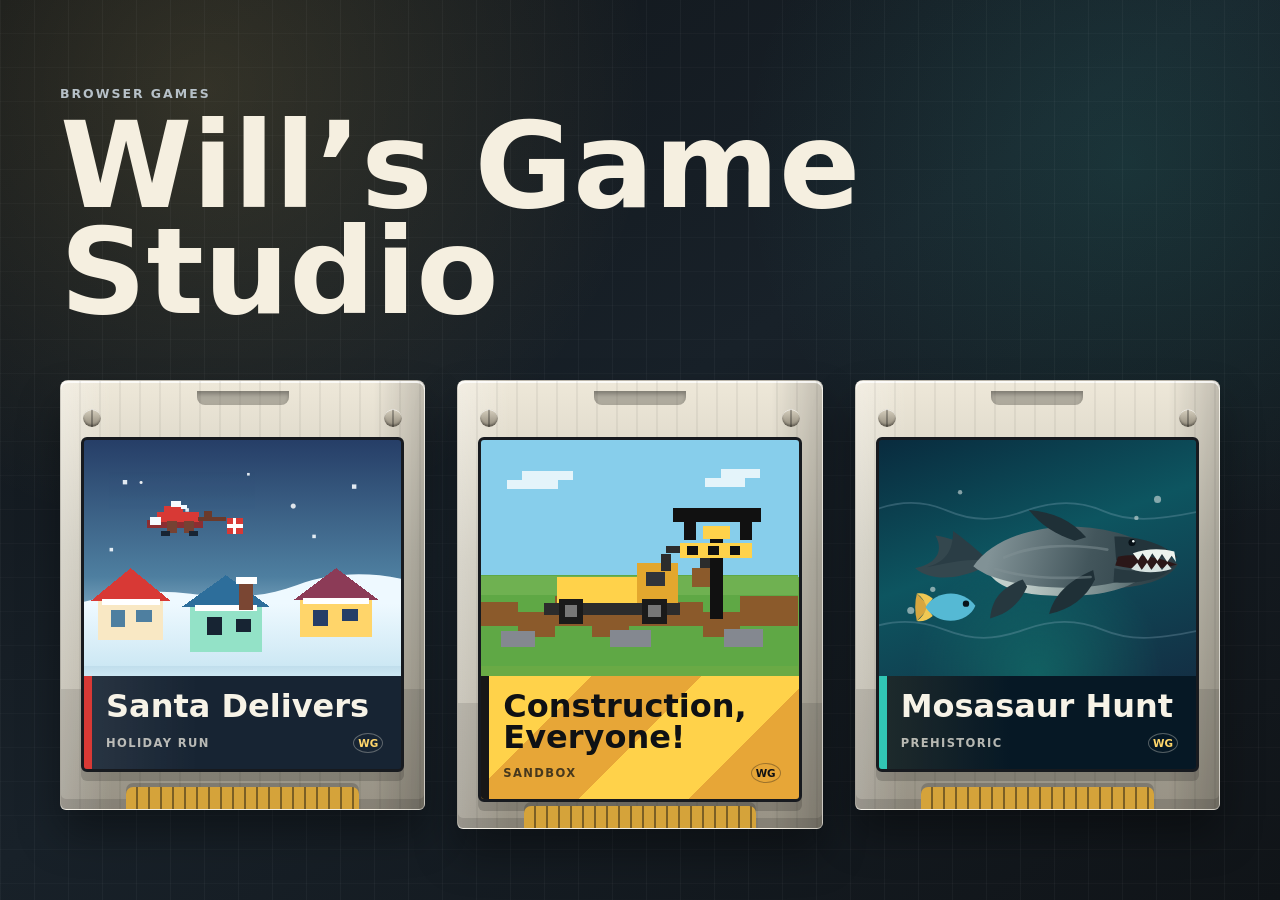
==== index.html @ 616a6aae "Added homepage" ====
<!doctype html>
<html lang="en">
  <head>
    <meta charset="utf-8">
    <meta name="viewport" content="width=device-width, initial-scale=1">
    <title>Will’s Game Studio</title>
    <style>
      :root {
        color-scheme: dark;
        --page: #101418;
        --page-soft: #182129;
        --paper: #f5efe0;
        --ink: #14181d;
        --muted: #b7c1c8;
        --plastic: #c9c5b7;
        --plastic-dark: #7d786b;
        --plastic-light: #eee8d9;
        --slot: #262922;
        --edge: rgba(0, 0, 0, 0.44);
      }

      * {
        box-sizing: border-box;
      }

      html {
        min-width: 320px;
        min-height: 100%;
        background: var(--page);
      }

      body {
        min-height: 100dvh;
        margin: 0;
        color: var(--paper);
        background:
          linear-gradient(90deg, rgba(255, 255, 255, 0.035) 1px, transparent 1px) 0 0 / 34px 34px,
          linear-gradient(0deg, rgba(255, 255, 255, 0.025) 1px, transparent 1px) 0 0 / 34px 34px,
          radial-gradient(circle at 16% 10%, rgba(255, 214, 107, 0.14), transparent 28rem),
          radial-gradient(circle at 88% 18%, rgba(49, 198, 180, 0.12), transparent 24rem),
          linear-gradient(145deg, #101418 0%, #182129 48%, #101418 100%);
        font-family:
          Inter, ui-sans-serif, system-ui, -apple-system, BlinkMacSystemFont, "Segoe UI",
          sans-serif;
      }

      a {
        color: inherit;
      }

      .studio {
        width: min(1160px, calc(100% - 32px));
        margin: 0 auto;
        padding: clamp(34px, 7vw, 86px) 0 48px;
      }

      .masthead {
        display: grid;
        gap: 12px;
        margin-bottom: clamp(28px, 5vw, 56px);
      }

      .eyebrow {
        margin: 0;
        color: var(--muted);
        font-size: 0.78rem;
        font-weight: 900;
        letter-spacing: 0.16em;
        text-transform: uppercase;
      }

      h1 {
        max-width: 10ch;
        margin: 0;
        font-size: clamp(3.1rem, 10vw, 7.5rem);
        line-height: 0.88;
        letter-spacing: 0;
      }

      .game-grid {
        display: grid;
        grid-template-columns: repeat(3, minmax(0, 1fr));
        gap: clamp(18px, 3vw, 32px);
        align-items: start;
      }

      .cartridge {
        position: relative;
        display: block;
        min-height: 430px;
        border: 1px solid rgba(255, 255, 255, 0.22);
        border-radius: 8px 8px 6px 6px;
        padding: 22px 20px 26px;
        overflow: hidden;
        isolation: isolate;
        color: var(--ink);
        text-decoration: none;
        background:
          linear-gradient(90deg, rgba(255, 255, 255, 0.28), transparent 14% 86%, rgba(0, 0, 0, 0.18)),
          linear-gradient(180deg, var(--plastic-light), var(--plastic) 40%, #a9a394);
        box-shadow:
          inset 0 2px 0 rgba(255, 255, 255, 0.78),
          inset 0 -10px 0 rgba(0, 0, 0, 0.12),
          0 24px 42px rgba(0, 0, 0, 0.36);
        transition:
          transform 180ms ease,
          box-shadow 180ms ease,
          filter 180ms ease;
      }

      .cartridge::before {
        content: "";
        position: absolute;
        inset: 0;
        z-index: -1;
        background:
          linear-gradient(180deg, transparent 0 72%, rgba(0, 0, 0, 0.1) 72%),
          repeating-linear-gradient(90deg, transparent 0 18px, rgba(0, 0, 0, 0.05) 18px 20px);
        pointer-events: none;
      }

      .cartridge::after {
        content: "";
        position: absolute;
        left: 18%;
        right: 18%;
        bottom: 0;
        height: 22px;
        border-radius: 7px 7px 0 0;
        background:
          repeating-linear-gradient(90deg, #d5a33a 0 10px, #7b5f25 10px 12px),
          #c7922d;
        box-shadow: 0 -4px 0 rgba(0, 0, 0, 0.18);
      }

      .cartridge:hover {
        transform: translateY(-8px);
        box-shadow:
          inset 0 2px 0 rgba(255, 255, 255, 0.78),
          inset 0 -10px 0 rgba(0, 0, 0, 0.12),
          0 34px 54px rgba(0, 0, 0, 0.44);
      }

      .cartridge:focus-visible {
        outline: 4px solid #ffd66b;
        outline-offset: 6px;
      }

      .notch {
        position: absolute;
        top: 10px;
        left: 50%;
        width: 92px;
        height: 14px;
        transform: translateX(-50%);
        border-radius: 0 0 8px 8px;
        background: rgba(92, 88, 80, 0.42);
        box-shadow: inset 0 3px 4px rgba(0, 0, 0, 0.28);
      }

      .screw {
        position: absolute;
        top: 28px;
        width: 18px;
        height: 18px;
        border-radius: 50%;
        background:
          linear-gradient(90deg, transparent 42%, rgba(0, 0, 0, 0.28) 42% 58%, transparent 58%),
          linear-gradient(#d8d1c0, #8d8677);
        box-shadow:
          inset 0 1px 0 rgba(255, 255, 255, 0.7),
          inset 0 -2px 2px rgba(0, 0, 0, 0.32);
      }

      .screw.left {
        left: 22px;
      }

      .screw.right {
        right: 22px;
      }

      .label {
        display: grid;
        grid-template-rows: minmax(0, 1fr) auto;
        min-height: 318px;
        margin-top: 34px;
        overflow: hidden;
        border: 3px solid #171a1f;
        border-radius: 6px;
        background: #111820;
        box-shadow:
          inset 0 0 0 3px rgba(255, 255, 255, 0.08),
          0 9px 0 rgba(0, 0, 0, 0.16);
      }

      .cover {
        position: relative;
        min-height: 236px;
        overflow: hidden;
      }

      .cover svg {
        display: block;
        width: 100%;
        height: 100%;
        min-height: 236px;
      }

      .title-strip {
        display: grid;
        gap: 11px;
        min-height: 88px;
        padding: 15px 18px 16px 22px;
        color: #f7f3e7;
        background:
          linear-gradient(90deg, rgba(255, 255, 255, 0.07), transparent 32%),
          #151a20;
      }

      .game-title {
        margin: 0;
        font-size: clamp(1.35rem, 2.5vw, 2rem);
        line-height: 0.95;
        letter-spacing: 0;
      }

      .game-meta {
        display: flex;
        align-items: center;
        justify-content: space-between;
        gap: 10px;
        color: rgba(247, 243, 231, 0.72);
        font-size: 0.72rem;
        font-weight: 900;
        letter-spacing: 0.12em;
        text-transform: uppercase;
      }

      .seal {
        display: inline-grid;
        place-items: center;
        width: 30px;
        height: 20px;
        border: 1px solid rgba(247, 243, 231, 0.32);
        border-radius: 50%;
        color: #ffd66b;
        font-size: 0.65rem;
        letter-spacing: 0;
      }

      .santa .cover {
        background:
          radial-gradient(circle at 18% 18%, rgba(255, 255, 255, 0.9) 0 1px, transparent 2px),
          radial-gradient(circle at 66% 28%, rgba(255, 255, 255, 0.84) 0 2px, transparent 3px),
          linear-gradient(180deg, #263e67 0%, #4e7fa0 58%, #cde8f4 100%);
      }

      .santa .title-strip {
        background:
          linear-gradient(90deg, #d83935 0 8px, transparent 8px),
          linear-gradient(90deg, rgba(255, 255, 255, 0.08), transparent 36%),
          #172433;
      }

      .construction .cover {
        background:
          linear-gradient(180deg, #87ceeb 0 58%, #6aaa45 58%),
          repeating-linear-gradient(90deg, transparent 0 10px, rgba(0, 0, 0, 0.16) 10px 12px);
        image-rendering: pixelated;
      }

      .construction .title-strip {
        color: #0f1114;
        background:
          linear-gradient(90deg, #171717 0 8px, transparent 8px),
          linear-gradient(135deg, #ffd24a 0 25%, #e7a637 25% 50%, #ffd24a 50% 75%, #e7a637 75%);
      }

      .construction .game-meta {
        color: rgba(15, 17, 20, 0.74);
      }

      .construction .seal {
        border-color: rgba(15, 17, 20, 0.34);
        color: #0f1114;
      }

      .mosasaur .cover {
        background:
          radial-gradient(circle at 50% 100%, rgba(18, 147, 126, 0.42), transparent 44%),
          linear-gradient(160deg, #092b3e 0%, #0d5560 45%, #132f44 100%);
      }

      .mosasaur .title-strip {
        background:
          linear-gradient(90deg, #31c6b4 0 8px, transparent 8px),
          linear-gradient(90deg, rgba(255, 209, 102, 0.1), transparent 42%),
          #061825;
      }

      @media (max-width: 960px) {
        .game-grid {
          grid-template-columns: repeat(2, minmax(0, 1fr));
        }
      }

      @media (max-width: 640px) {
        .studio {
          width: min(420px, calc(100% - 24px));
          padding-top: 30px;
        }

        h1 {
          max-width: 8ch;
          font-size: clamp(3.25rem, 17vw, 5.2rem);
        }

        .game-grid {
          grid-template-columns: 1fr;
        }

        .cartridge {
          min-height: 404px;
          padding: 20px 18px 25px;
        }

        .label {
          min-height: 298px;
        }
      }

      @media (prefers-reduced-motion: reduce) {
        .cartridge {
          transition: none;
        }

        .cartridge:hover {
          transform: none;
        }
      }
    </style>
  </head>
  <body>
    <main class="studio">
      <header class="masthead">
        <p class="eyebrow">Browser games</p>
        <h1>Will’s Game Studio</h1>
      </header>

      <section class="game-grid" aria-label="Games">
        <a class="cartridge santa" href="./santa-delivers/" aria-label="Play Santa Delivers">
          <span class="notch" aria-hidden="true"></span>
          <span class="screw left" aria-hidden="true"></span>
          <span class="screw right" aria-hidden="true"></span>

          <span class="label">
            <span class="cover" aria-hidden="true">
              <svg viewBox="0 0 360 245" role="img">
                <defs>
                  <linearGradient id="santaSnow" x1="0" y1="174" x2="0" y2="245" gradientUnits="userSpaceOnUse">
                    <stop stop-color="#eef9ff"/>
                    <stop offset="1" stop-color="#cde8f4"/>
                  </linearGradient>
                </defs>
                <rect width="360" height="245" fill="transparent"/>
                <g fill="#f6fbff" opacity=".9">
                  <rect x="44" y="34" width="5" height="5"/>
                  <rect x="115" y="66" width="4" height="4"/>
                  <rect x="304" y="39" width="5" height="5"/>
                  <rect x="259" y="96" width="4" height="4"/>
                  <rect x="185" y="26" width="3" height="3"/>
                  <rect x="29" y="111" width="4" height="4"/>
                </g>
                <path d="M0 172c44-11 84-14 121-9 45 6 79 5 121-10 39-14 78-15 118-7v99H0z" fill="url(#santaSnow)"/>
                <g transform="translate(16 126)" shape-rendering="crispEdges">
                  <path d="M0 44h74v46H0z" fill="#f9e8c4"/>
                  <path d="M-8 45 37 8l45 37z" fill="#d83935"/>
                  <path d="M15 55h16v20H15zM43 55h18v14H43z" fill="#4e7fa0"/>
                  <path d="M4 43h66v7H4z" fill="#fff"/>
                </g>
                <g transform="translate(120 142)" shape-rendering="crispEdges">
                  <path d="M0 35h82v52H0z" fill="#93e2c7"/>
                  <path d="M-9 36 41 0l50 36z" fill="#2d6e9b"/>
                  <path d="M19 48h17v20H19zM52 50h18v14H52z" fill="#172433"/>
                  <path d="M6 34h70v7H6z" fill="#fff"/>
                  <path d="M56 5h16v34H56z" fill="#7a4633"/>
                  <path d="M52 2h24v8H52z" fill="#fff"/>
                </g>
                <g transform="translate(245 120)" shape-rendering="crispEdges">
                  <path d="M0 48h82v44H0z" fill="#ffd56a"/>
                  <path d="M-7 50 41 14l48 36z" fill="#8c3b57"/>
                  <path d="M15 61h17v19H15zM48 60h18v14H48z" fill="#263e67"/>
                  <path d="M3 48h75v7H3z" fill="#fff"/>
                </g>
                <g transform="translate(71 58)" shape-rendering="crispEdges">
                  <path d="M0 21h64v10H0z" fill="#8b2e32"/>
                  <path d="M12 12h48v12H12z" fill="#d83935"/>
                  <path d="M58 18h32v5H58z" fill="#6b3a2b"/>
                  <rect x="65" y="11" width="9" height="9" fill="#6b3a2b"/>
                  <rect x="4" y="18" width="12" height="9" fill="#f5fbff"/>
                  <rect x="20" y="5" width="21" height="12" fill="#d83935"/>
                  <rect x="28" y="0" width="11" height="7" fill="#f5fbff"/>
                  <rect x="39" y="4" width="7" height="5" fill="#f5fbff"/>
                  <rect x="23" y="22" width="12" height="14" fill="#754233"/>
                  <rect x="42" y="22" width="12" height="14" fill="#754233"/>
                  <rect x="16" y="34" width="10" height="5" fill="#172433"/>
                  <rect x="48" y="34" width="10" height="5" fill="#172433"/>
                  <rect x="91" y="19" width="18" height="18" fill="#d83935"/>
                  <rect x="98" y="19" width="4" height="18" fill="#fff"/>
                  <rect x="91" y="26" width="18" height="4" fill="#fff"/>
                </g>
              </svg>
            </span>
            <span class="title-strip">
              <strong class="game-title">Santa Delivers</strong>
              <span class="game-meta">Holiday run <span class="seal">WG</span></span>
            </span>
          </span>
        </a>

        <a class="cartridge construction" href="./construction-everyone/" aria-label="Play Construction, Everyone!">
          <span class="notch" aria-hidden="true"></span>
          <span class="screw left" aria-hidden="true"></span>
          <span class="screw right" aria-hidden="true"></span>

          <span class="label">
            <span class="cover" aria-hidden="true">
              <svg viewBox="0 0 360 245" role="img" shape-rendering="crispEdges">
                <rect width="360" height="245" fill="#87ceeb"/>
                <rect y="142" width="360" height="103" fill="#5fa845"/>
                <path d="M0 143h360v21H0z" fill="#6fb151"/>
                <g fill="#8b5a2b">
                  <path d="M0 172h42v28H0zM42 184h42v28H42zM84 166h42v34H84zM126 178h42v34h-42zM168 160h42v40h-42zM210 172h42v28h-42zM252 184h42v28h-42zM294 166h66v34h-66z"/>
                </g>
                <g fill="#848890">
                  <rect x="23" y="205" width="38" height="18"/>
                  <rect x="146" y="204" width="47" height="19"/>
                  <rect x="276" y="203" width="44" height="20"/>
                </g>
                <g transform="translate(72 109)">
                  <rect x="14" y="35" width="116" height="34" fill="#ffd24a"/>
                  <rect x="105" y="19" width="46" height="50" fill="#e3a72e"/>
                  <rect x="115" y="29" width="22" height="16" fill="#30343a"/>
                  <rect x="0" y="65" width="154" height="13" fill="#2c2c2c"/>
                  <rect x="16" y="60" width="28" height="28" fill="#1a1a1a"/>
                  <rect x="111" y="60" width="28" height="28" fill="#1a1a1a"/>
                  <rect x="23" y="67" width="14" height="14" fill="#777"/>
                  <rect x="118" y="67" width="14" height="14" fill="#777"/>
                  <rect x="132" y="9" width="12" height="19" fill="#2c2c2c"/>
                  <rect x="138" y="0" width="44" height="8" fill="#2c2c2c"/>
                  <rect x="176" y="3" width="12" height="24" fill="#2c2c2c"/>
                  <rect x="167" y="25" width="30" height="21" fill="#8b5a2b"/>
                </g>
                <g transform="translate(218 66)">
                  <rect x="42" y="35" width="15" height="91" fill="#111"/>
                  <rect x="34" y="20" width="31" height="15" fill="#ffd24a"/>
                  <rect x="0" y="0" width="100" height="16" fill="#111"/>
                  <rect x="12" y="16" width="14" height="20" fill="#111"/>
                  <rect x="76" y="16" width="14" height="20" fill="#111"/>
                  <rect x="8" y="39" width="82" height="18" fill="#ffd24a"/>
                  <rect x="16" y="43" width="12" height="10" fill="#111"/>
                  <rect x="40" y="43" width="12" height="10" fill="#111"/>
                  <rect x="64" y="43" width="12" height="10" fill="#111"/>
                </g>
                <g fill="#fff" opacity=".78">
                  <rect x="29" y="34" width="58" height="10"/>
                  <rect x="46" y="24" width="58" height="10"/>
                  <rect x="254" y="32" width="46" height="10"/>
                  <rect x="272" y="22" width="44" height="10"/>
                </g>
              </svg>
            </span>
            <span class="title-strip">
              <strong class="game-title">Construction, Everyone!</strong>
              <span class="game-meta">Sandbox <span class="seal">WG</span></span>
            </span>
          </span>
        </a>

        <a class="cartridge mosasaur" href="./mosasaur-hunt/" aria-label="Play Mosasaur Hunt">
          <span class="notch" aria-hidden="true"></span>
          <span class="screw left" aria-hidden="true"></span>
          <span class="screw right" aria-hidden="true"></span>

          <span class="label">
            <span class="cover" aria-hidden="true">
              <svg viewBox="0 0 360 245" role="img">
                <defs>
                  <linearGradient id="mosaBodyCover" x1="78" y1="86" x2="300" y2="143" gradientUnits="userSpaceOnUse">
                    <stop stop-color="#819296"/>
                    <stop offset=".48" stop-color="#43565c"/>
                    <stop offset="1" stop-color="#26383f"/>
                  </linearGradient>
                  <linearGradient id="mosaBellyCover" x1="112" y1="142" x2="270" y2="168" gradientUnits="userSpaceOnUse">
                    <stop stop-color="#c2cfcb"/>
                    <stop offset=".65" stop-color="#6f8385"/>
                    <stop offset="1" stop-color="#3a4a50"/>
                  </linearGradient>
                </defs>
                <rect width="360" height="245" fill="transparent"/>
                <g fill="none" stroke="#9fbfd1" stroke-width="2" opacity=".25">
                  <path d="M-8 69c32-12 58-12 86 0s55 12 88 0 61-12 88 0 58 12 113 0"/>
                  <path d="M-17 204c33-12 61-12 92 0s56 12 89 0 61-12 90 0 57 12 112 0"/>
                </g>
                <g fill="#d7e2e0" opacity=".6">
                  <circle cx="36" cy="182" r="4"/>
                  <circle cx="61" cy="158" r="3"/>
                  <circle cx="316" cy="56" r="4"/>
                  <circle cx="292" cy="77" r="2.5"/>
                  <circle cx="92" cy="48" r="2.5"/>
                </g>
                <g transform="translate(41 59)">
                  <path fill="#34474e" d="M76 75C48 88 18 90 0 75c21-4 34-17 23-37 28 4 51 19 65 34l-12 3z"/>
                  <path fill="#2a3d45" d="M13 74c21-6 30-17 30-41 14 10 27 21 42 35-23-6-45 1-72 6z"/>
                  <path fill="url(#mosaBodyCover)" d="M66 73c27-40 103-57 171-36 30 10 52 21 61 34-10 17-41 27-87 28-62 4-121-6-145-26z"/>
                  <path fill="url(#mosaBellyCover)" d="M86 84c46 17 116 19 176-2-20 18-57 27-109 24-32-1-55-8-67-22z"/>
                  <path fill="#1f3037" d="M204 88c-10 21-28 34-52 39 5-20 20-37 50-50l2 11z"/>
                  <path fill="#26383f" d="M127 96c-9 20-22 31-42 36 2-21 12-35 37-44l5 8z"/>
                  <path fill="#1f3037" d="M181 44c-21-7-39-18-52-35 27 2 49 12 65 31l-13 4z"/>
                  <path fill="#23343b" d="M226 39c28 0 57 8 72 24-23-1-45-1-70 3l-2-27z"/>
                  <path fill="#273940" d="M226 75c23 5 45 4 69-3-12 14-37 22-70 19l1-16z"/>
                  <path fill="#2b1718" d="M230 62c21-4 45 0 67 9-19 6-43 7-70 1l3-10z"/>
                  <path fill="#edf4ef" d="M247 58l6 8 5-8 6 9 5-9 6 9 5-8 6 9 5-7 5 7-2-12c-17-4-32-3-47 2z"/>
                  <path fill="#d7e2e0" d="M245 76l7-7 5 8 6-8 5 8 6-8 6 8 6-7 5 6c-17 5-32 5-46 0z"/>
                  <circle cx="246" cy="46" r="4" fill="#071016"/>
                  <circle cx="247.5" cy="44.5" r="1.4" fill="#eef8f7"/>
                  <path fill="none" stroke="#819296" stroke-linecap="round" stroke-width="3" opacity=".5" d="M91 76c26 8 65 12 108 9M101 63c28-13 72-17 117-9"/>
                </g>
                <g transform="translate(38 139) scale(.82)">
                  <path fill="#d7a63f" d="M24 48L6 29c-3 12-3 26 0 38l18-19z"/>
                  <path fill="#f0c853" d="M28 36c-7-6-14-8-22-7 7 5 11 11 14 19l8-12zM28 60c-7 6-14 8-22 7 7-5 11-11 14-19l8 12z"/>
                  <path fill="#55b9d4" d="M18 48c12-22 50-28 69-2-9 24-51 30-69 2z"/>
                  <circle cx="74" cy="43" r="4.4" fill="#07131a"/>
                </g>
              </svg>
            </span>
            <span class="title-strip">
              <strong class="game-title">Mosasaur Hunt</strong>
              <span class="game-meta">Prehistoric <span class="seal">WG</span></span>
            </span>
          </span>
        </a>
      </section>
    </main>
  </body>
</html>
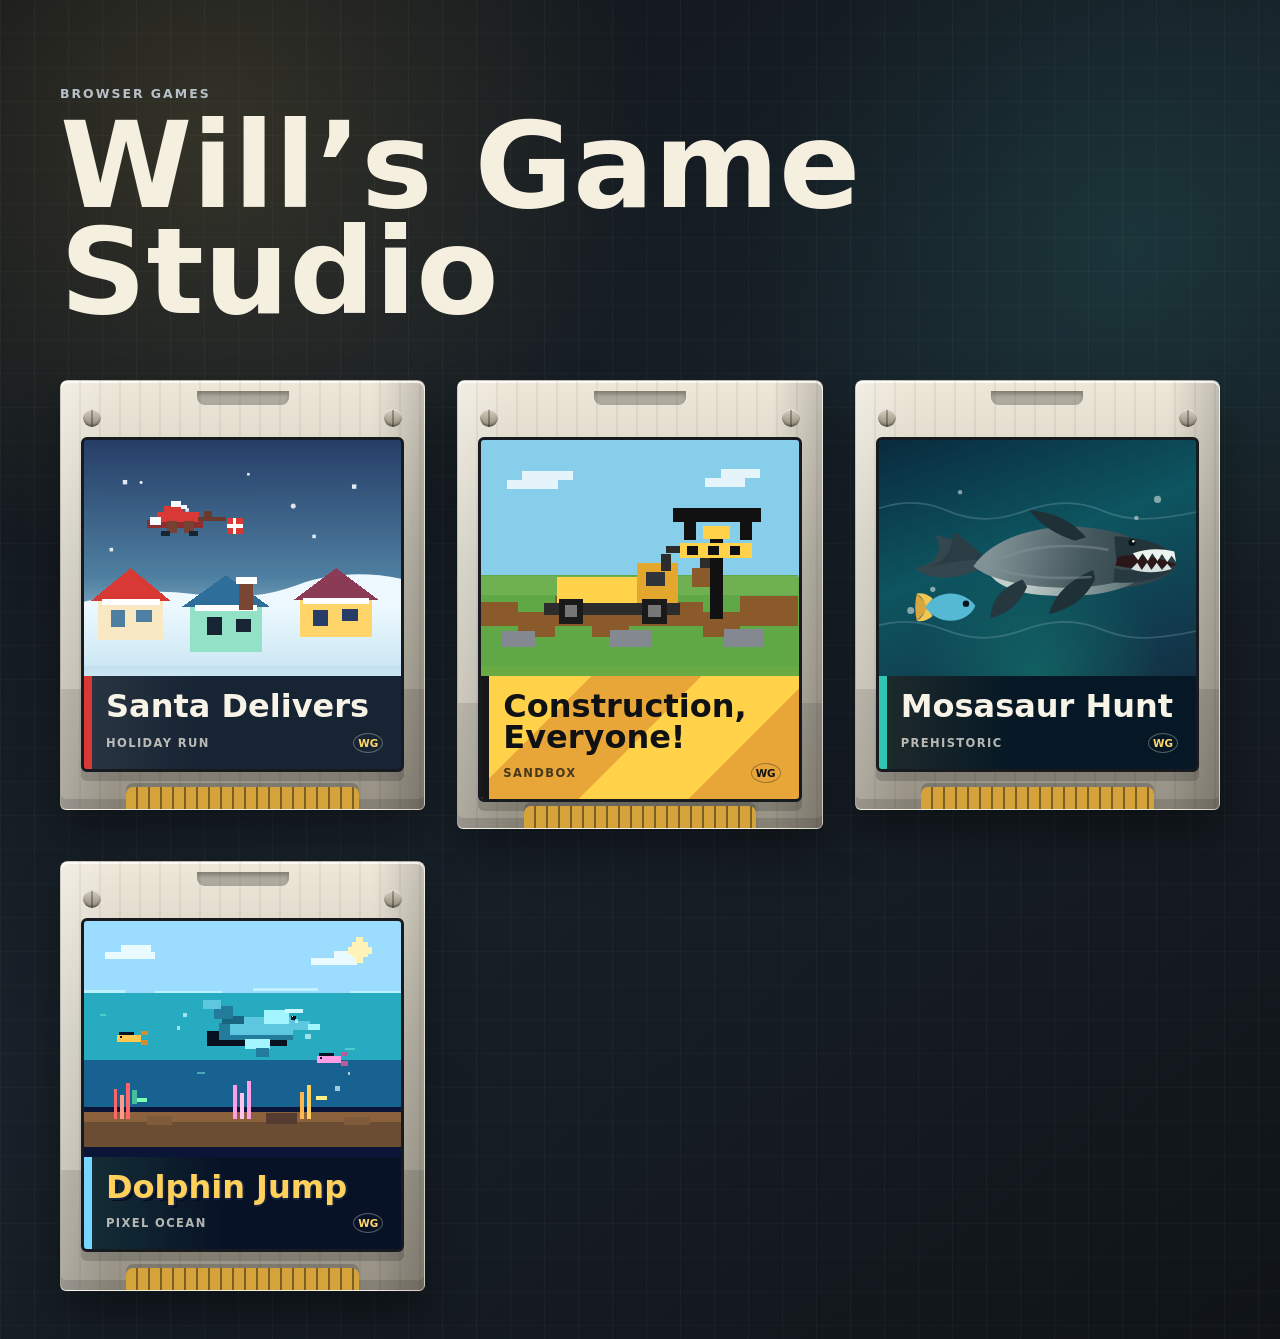
==== commit f77d6182: "Added dolphin jump cartridge" ====
--- a/index.html
+++ b/index.html
@@ -299,6 +299,28 @@
           #061825;
       }
 
+      .dolphin .cover {
+        background:
+          linear-gradient(180deg, #9bdcff 0 29%, #27abc1 29% 58%, #176291 58% 82%, #0a1537 82%),
+          repeating-linear-gradient(90deg, rgba(255, 255, 255, 0.04) 0 2px, transparent 2px 6px);
+        image-rendering: pixelated;
+      }
+
+      .dolphin .title-strip {
+        background:
+          linear-gradient(90deg, #77d6ff 0 8px, transparent 8px),
+          linear-gradient(90deg, rgba(124, 255, 178, 0.12), transparent 44%),
+          #071226;
+      }
+
+      .dolphin .game-title {
+        color: #ffd15b;
+        text-shadow:
+          2px 0 0 #152446,
+          0 2px 0 #152446,
+          3px 3px 0 #06101f;
+      }
+
       @media (max-width: 960px) {
         .game-grid {
           grid-template-columns: repeat(2, minmax(0, 1fr));
@@ -541,6 +563,108 @@
             </span>
           </span>
         </a>
+
+        <a class="cartridge dolphin" href="./dolphin-jump/" aria-label="Play Dolphin Jump">
+          <span class="notch" aria-hidden="true"></span>
+          <span class="screw left" aria-hidden="true"></span>
+          <span class="screw right" aria-hidden="true"></span>
+
+          <span class="label">
+            <span class="cover" aria-hidden="true">
+              <svg viewBox="0 0 360 245" role="img" shape-rendering="crispEdges">
+                <rect width="360" height="245" fill="#071226"/>
+                <rect width="360" height="70" fill="#9bdcff"/>
+                <rect y="70" width="360" height="76" fill="#27abc1"/>
+                <rect y="146" width="360" height="54" fill="#176291"/>
+                <rect y="200" width="360" height="45" fill="#0a1537"/>
+                <g fill="#e9fbff">
+                  <rect x="24" y="24" width="56" height="8"/>
+                  <rect x="42" y="16" width="34" height="8"/>
+                  <rect x="258" y="31" width="52" height="7"/>
+                  <rect x="284" y="23" width="29" height="8"/>
+                </g>
+                <g fill="#fff4b8">
+                  <rect x="304" y="12" width="18" height="18"/>
+                  <rect x="299" y="18" width="28" height="8"/>
+                  <rect x="309" y="7" width="8" height="29"/>
+                </g>
+                <g fill="#cbf8ff" opacity=".78">
+                  <rect x="0" y="67" width="46" height="3"/>
+                  <rect x="80" y="68" width="76" height="2"/>
+                  <rect x="192" y="65" width="74" height="3"/>
+                  <rect x="302" y="68" width="58" height="2"/>
+                </g>
+                <g fill="#72e7da" opacity=".55">
+                  <rect x="18" y="94" width="7" height="2"/>
+                  <rect x="52" y="118" width="10" height="2"/>
+                  <rect x="215" y="91" width="8" height="2"/>
+                  <rect x="296" y="133" width="12" height="2"/>
+                  <rect x="128" y="160" width="9" height="2"/>
+                </g>
+                <g transform="translate(135 69)">
+                  <rect x="4" y="44" width="91" height="17" fill="#06101f"/>
+                  <rect x="18" y="35" width="84" height="20" fill="#247c9c"/>
+                  <rect x="31" y="29" width="71" height="20" fill="#5cc7df"/>
+                  <rect x="69" y="21" width="28" height="15" fill="#a2f5ff"/>
+                  <rect x="97" y="33" width="24" height="10" fill="#5cc7df"/>
+                  <rect x="119" y="36" width="14" height="7" fill="#a2f5ff"/>
+                  <rect x="22" y="27" width="24" height="10" fill="#17657f"/>
+                  <rect x="12" y="16" width="22" height="15" fill="#247c9c"/>
+                  <rect x="0" y="9" width="20" height="11" fill="#5cc7df"/>
+                  <rect x="48" y="54" width="28" height="11" fill="#a2f5ff"/>
+                  <rect x="60" y="64" width="15" height="10" fill="#247c9c"/>
+                  <rect x="100" y="27" width="5" height="5" fill="#06101f"/>
+                  <rect x="101" y="27" width="1" height="1" fill="#ffffff"/>
+                  <rect x="93" y="20" width="20" height="4" fill="#cbf8ff"/>
+                </g>
+                <g fill="#d5f9ff" opacity=".7">
+                  <rect x="112" y="93" width="5" height="5"/>
+                  <rect x="105" y="108" width="4" height="4"/>
+                  <rect x="239" y="100" width="4" height="4"/>
+                  <rect x="251" y="117" width="6" height="6"/>
+                  <rect x="285" y="176" width="5" height="5"/>
+                  <rect x="299" y="160" width="3" height="3"/>
+                </g>
+                <g transform="translate(48 118)">
+                  <rect x="-8" y="-4" width="17" height="4" fill="#071326"/>
+                  <rect x="-11" y="0" width="28" height="8" fill="#ffca4f"/>
+                  <rect x="17" y="-5" width="8" height="5" fill="#d38f2f"/>
+                  <rect x="17" y="6" width="8" height="5" fill="#d38f2f"/>
+                  <rect x="-7" y="1" width="2" height="2" fill="#06101f"/>
+                </g>
+                <g transform="translate(275 142)">
+                  <rect x="-8" y="-4" width="17" height="4" fill="#071326"/>
+                  <rect x="-11" y="0" width="28" height="8" fill="#ff9ee5"/>
+                  <rect x="17" y="-5" width="8" height="5" fill="#b85c9a"/>
+                  <rect x="17" y="6" width="8" height="5" fill="#b85c9a"/>
+                  <rect x="-7" y="1" width="2" height="2" fill="#06101f"/>
+                </g>
+                <g transform="translate(0 205)">
+                  <rect width="360" height="40" fill="#6b4d34"/>
+                  <rect x="0" y="0" width="360" height="12" fill="#8b623b"/>
+                  <rect x="34" y="-26" width="4" height="34" fill="#ff6767"/>
+                  <rect x="41" y="-19" width="4" height="27" fill="#ff9a88"/>
+                  <rect x="48" y="-33" width="4" height="41" fill="#ff6767"/>
+                  <rect x="58" y="-16" width="14" height="5" fill="#7cffb2"/>
+                  <rect x="55" y="-25" width="5" height="16" fill="#46bf9e"/>
+                  <rect x="169" y="-30" width="5" height="38" fill="#ff9ee5"/>
+                  <rect x="177" y="-21" width="5" height="29" fill="#ffc4ed"/>
+                  <rect x="185" y="-35" width="5" height="43" fill="#ff9ee5"/>
+                  <rect x="245" y="-22" width="5" height="30" fill="#ffb84f"/>
+                  <rect x="253" y="-30" width="5" height="38" fill="#ffd15b"/>
+                  <rect x="263" y="-18" width="13" height="5" fill="#fff08a"/>
+                  <rect x="72" y="5" width="28" height="10" fill="#805b3b"/>
+                  <rect x="206" y="2" width="36" height="12" fill="#553b30"/>
+                  <rect x="295" y="6" width="29" height="9" fill="#805b3b"/>
+                </g>
+              </svg>
+            </span>
+            <span class="title-strip">
+              <strong class="game-title">Dolphin Jump</strong>
+              <span class="game-meta">Pixel ocean <span class="seal">WG</span></span>
+            </span>
+          </span>
+        </a>
       </section>
     </main>
   </body>
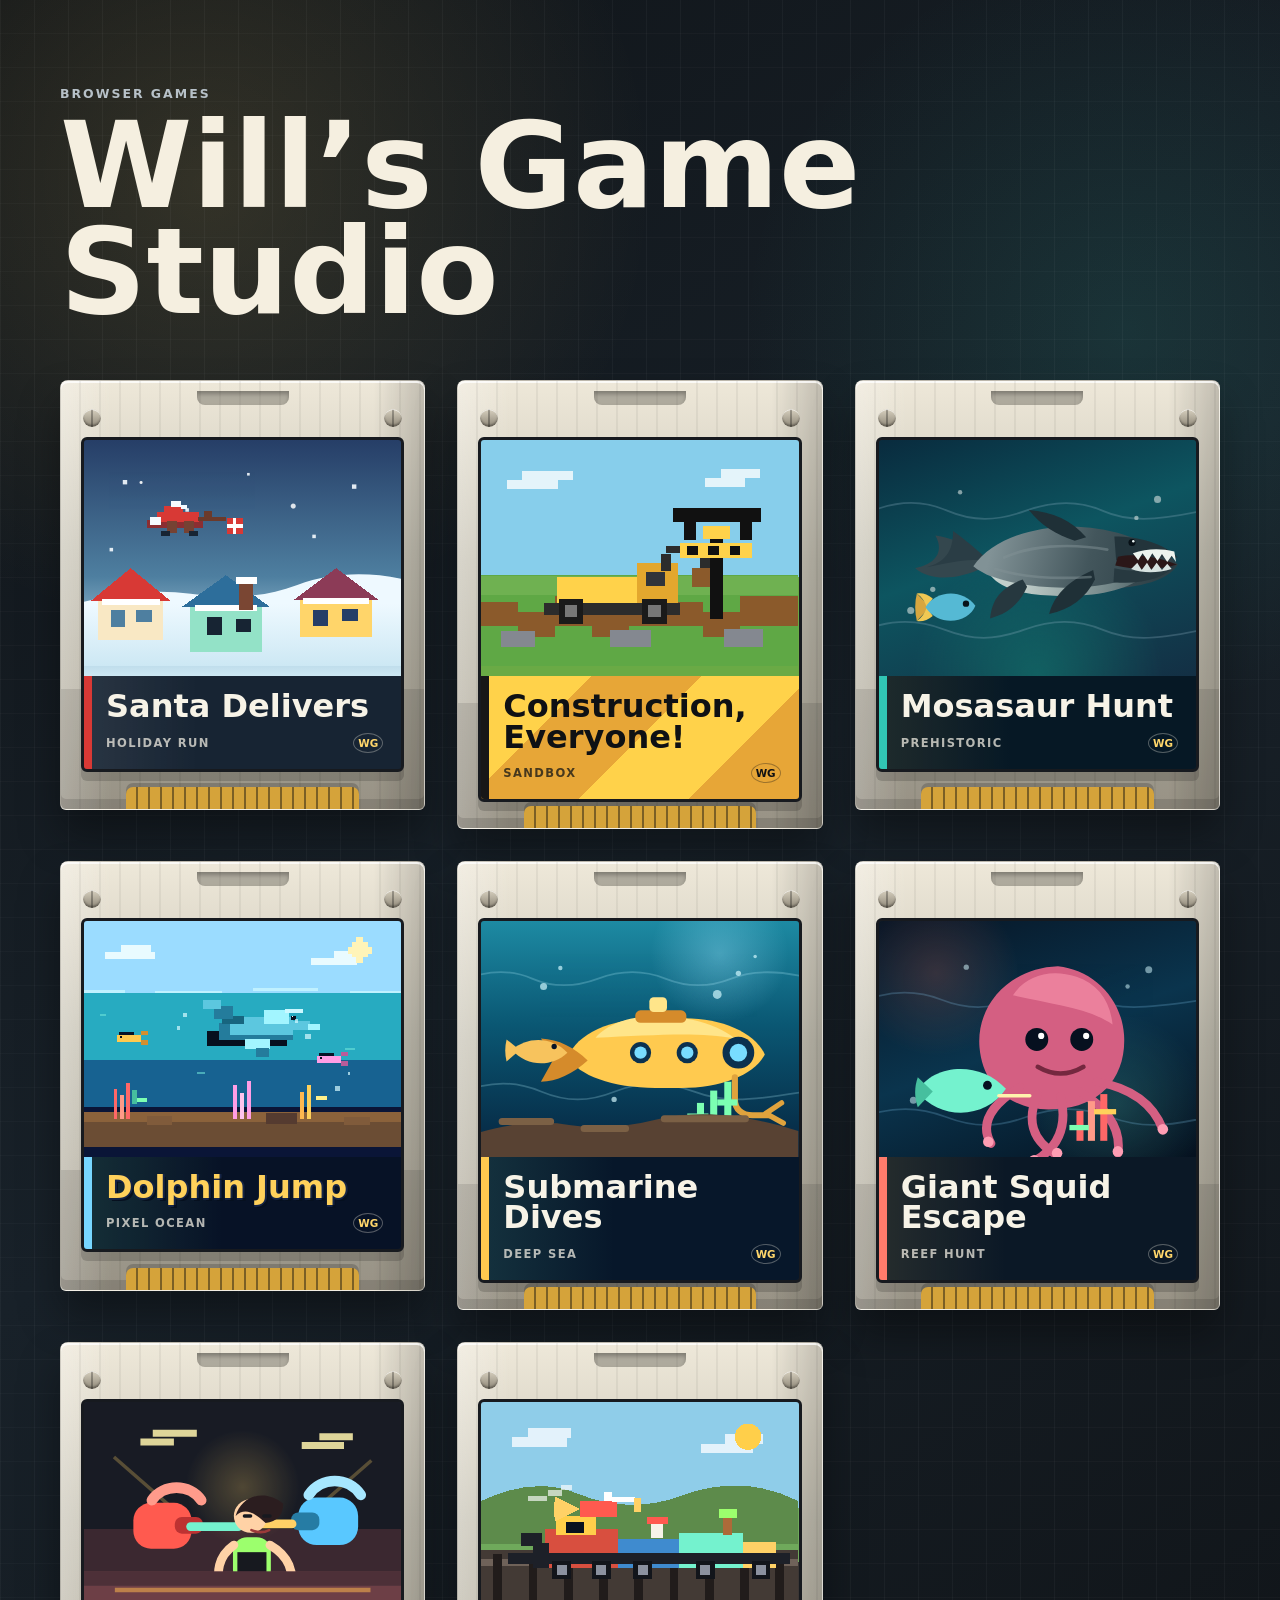
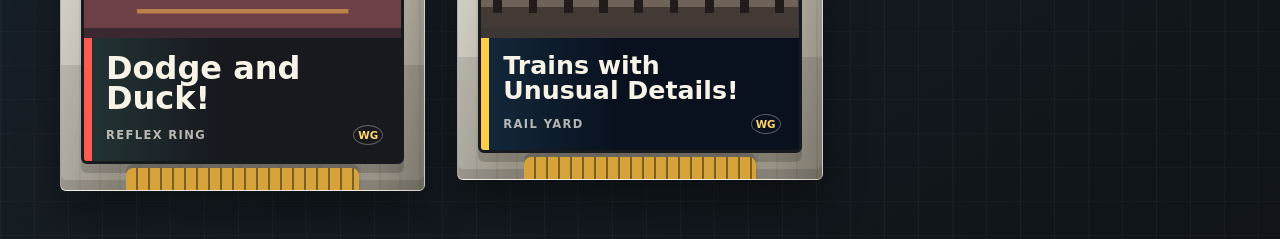
==== commit 539db659: "Added Trains with unusual details" ====
--- a/index.html
+++ b/index.html
@@ -321,6 +321,63 @@
           3px 3px 0 #06101f;
       }
 
+      .submarine .cover {
+        background:
+          radial-gradient(circle at 75% 14%, rgba(154, 230, 255, 0.36), transparent 22%),
+          linear-gradient(180deg, #1d8aa3 0%, #0a5773 44%, #06243f 100%);
+      }
+
+      .submarine .title-strip {
+        background:
+          linear-gradient(90deg, #ffca4f 0 8px, transparent 8px),
+          linear-gradient(90deg, rgba(116, 242, 206, 0.12), transparent 42%),
+          #07172a;
+      }
+
+      .squid .cover {
+        background:
+          radial-gradient(circle at 18% 22%, rgba(255, 121, 95, 0.18), transparent 26%),
+          radial-gradient(circle at 75% 78%, rgba(116, 242, 206, 0.16), transparent 30%),
+          linear-gradient(160deg, #071525 0%, #0a344d 50%, #05111f 100%);
+      }
+
+      .squid .title-strip {
+        background:
+          linear-gradient(90deg, #ff7b6b 0 8px, transparent 8px),
+          linear-gradient(90deg, rgba(255, 209, 102, 0.11), transparent 40%),
+          #0b1826;
+      }
+
+      .dodge .cover {
+        background:
+          radial-gradient(circle at 50% 36%, rgba(255, 209, 102, 0.24), transparent 26%),
+          linear-gradient(180deg, #181b24 0 54%, #3b2830 54% 100%);
+      }
+
+      .dodge .title-strip {
+        background:
+          linear-gradient(90deg, #ff5a4f 0 8px, transparent 8px),
+          linear-gradient(90deg, rgba(116, 242, 206, 0.13), transparent 42%),
+          #17191f;
+      }
+
+      .trains .cover {
+        background:
+          linear-gradient(180deg, #8fcde9 0 45%, #6fa95b 45% 68%, #3c3634 68% 100%);
+      }
+
+      .trains .title-strip {
+        background:
+          linear-gradient(90deg, #ffcf4a 0 8px, transparent 8px),
+          linear-gradient(90deg, rgba(89, 200, 255, 0.13), transparent 42%),
+          #09111f;
+      }
+
+      .trains .game-title {
+        font-size: clamp(1.08rem, 2.1vw, 1.58rem);
+        line-height: 1;
+      }
+
       @media (max-width: 960px) {
         .game-grid {
           grid-template-columns: repeat(2, minmax(0, 1fr));
@@ -665,6 +722,271 @@
             </span>
           </span>
         </a>
+
+        <a class="cartridge submarine" href="./submarine-dives/" aria-label="Play Submarine Dives">
+          <span class="notch" aria-hidden="true"></span>
+          <span class="screw left" aria-hidden="true"></span>
+          <span class="screw right" aria-hidden="true"></span>
+
+          <span class="label">
+            <span class="cover" aria-hidden="true">
+              <svg viewBox="0 0 360 245" role="img">
+                <rect width="360" height="245" fill="transparent"/>
+                <g fill="none" stroke="#b9f3ff" stroke-width="2" opacity=".24">
+                  <path d="M-16 54c27-10 51-10 74 0s48 10 75 0 51-10 76 0 50 10 75 0 53-10 91 0"/>
+                  <path d="M-20 182c32-12 59-12 88 0s54 12 84 0 57-12 89 0 57 12 128 0"/>
+                </g>
+                <g fill="#d5f9ff" opacity=".68">
+                  <circle cx="71" cy="63" r="4"/>
+                  <circle cx="90" cy="42" r="2.5"/>
+                  <circle cx="268" cy="72" r="5"/>
+                  <circle cx="292" cy="48" r="3"/>
+                  <circle cx="311" cy="29" r="2"/>
+                  <circle cx="151" cy="191" r="3"/>
+                </g>
+                <g transform="translate(68 89)">
+                  <path d="M31 54c9-26 48-44 97-44h35c44 0 80 17 91 41-12 23-49 38-95 38h-29c-49 0-88-14-99-35z" fill="#ffca4f"/>
+                  <path d="M62 32c19-22 62-31 111-20 18 4 36 12 47 21-39-8-92-4-158-1z" fill="#ffe58a"/>
+                  <path d="M15 55 0 33c20 1 38 10 53 25C36 73 18 82 0 82l15-27z" fill="#d58b2b"/>
+                  <circle cx="224" cy="49" r="18" fill="#0b314f"/>
+                  <circle cx="224" cy="49" r="10" fill="#78dcff"/>
+                  <circle cx="166" cy="49" r="12" fill="#0b314f"/>
+                  <circle cx="166" cy="49" r="7" fill="#78dcff"/>
+                  <circle cx="113" cy="49" r="12" fill="#0b314f"/>
+                  <circle cx="113" cy="49" r="7" fill="#78dcff"/>
+                  <rect x="107" y="1" width="58" height="14" rx="6" fill="#d58b2b"/>
+                  <rect x="123" y="-14" width="20" height="17" rx="5" fill="#ffe58a"/>
+                  <path d="M220 77v25c0 11 8 18 20 18h18" fill="none" stroke="#e0a33d" stroke-width="7" stroke-linecap="round"/>
+                  <path d="M255 118l18-12M257 119l18 10" fill="none" stroke="#e0a33d" stroke-width="6" stroke-linecap="round"/>
+                </g>
+                <g fill="#f7c35d">
+                  <path d="M35 135c18-16 46-15 63 3-18 17-46 16-63-3z"/>
+                  <path d="M44 135 29 123c-2 8-2 17 0 25l15-13z"/>
+                </g>
+                <circle cx="83" cy="131" r="3" fill="#071326"/>
+                <g transform="translate(245 171)" fill="#7cffb2">
+                  <rect x="0" y="24" width="8" height="25"/>
+                  <rect x="15" y="10" width="8" height="39"/>
+                  <rect x="31" y="0" width="8" height="49"/>
+                  <rect x="-11" y="36" width="24" height="7"/>
+                  <rect x="23" y="20" width="23" height="7"/>
+                </g>
+                <g transform="translate(0 213)">
+                  <path d="M0 15c36-10 66-13 92-9 35 6 70 4 106-5 47-11 99-7 162 13v31H0z" fill="#584233"/>
+                  <path d="M24 3h55M117 11h47M208 0h92" stroke="#7b6045" stroke-width="8" stroke-linecap="round"/>
+                </g>
+              </svg>
+            </span>
+            <span class="title-strip">
+              <strong class="game-title">Submarine Dives</strong>
+              <span class="game-meta">Deep sea <span class="seal">WG</span></span>
+            </span>
+          </span>
+        </a>
+
+        <a class="cartridge squid" href="./giant-squid-escape/" aria-label="Play Giant Squid Escape">
+          <span class="notch" aria-hidden="true"></span>
+          <span class="screw left" aria-hidden="true"></span>
+          <span class="screw right" aria-hidden="true"></span>
+
+          <span class="label">
+            <span class="cover" aria-hidden="true">
+              <svg viewBox="0 0 360 245" role="img">
+                <rect width="360" height="245" fill="transparent"/>
+                <g fill="#d5f9ff" opacity=".52">
+                  <circle cx="39" cy="192" r="4"/>
+                  <circle cx="61" cy="171" r="2.5"/>
+                  <circle cx="306" cy="44" r="4"/>
+                  <circle cx="282" cy="63" r="2.5"/>
+                  <circle cx="99" cy="41" r="3"/>
+                </g>
+                <g fill="none" stroke="#8cd7ff" stroke-width="2" opacity=".22">
+                  <path d="M-15 78c31-11 58-11 86 0s54 11 85 0 58-11 86 0 56 11 126 0"/>
+                  <path d="M-19 211c35-12 64-12 95 0s58 12 91 0 62-12 95 0 60 12 112 0"/>
+                </g>
+                <g transform="translate(134 32)">
+                  <path d="M69 8c39 4 72 35 75 78 3 48-27 81-76 84-48 4-84-23-88-70C-24 52 14 10 69 8z" fill="#d45f82"/>
+                  <path d="M18 41c14-22 42-31 72-21 24 8 38 27 41 54-28-19-70-23-113-33z" fill="#ff9db3" opacity=".54"/>
+                  <circle cx="45" cy="91" r="13" fill="#06101f"/>
+                  <circle cx="96" cy="91" r="13" fill="#06101f"/>
+                  <circle cx="50" cy="87" r="3.5" fill="#fff"/>
+                  <circle cx="101" cy="87" r="3.5" fill="#fff"/>
+                  <path d="M46 122c17 10 35 10 52 0" fill="none" stroke="#74283f" stroke-width="5" stroke-linecap="round"/>
+                  <g fill="none" stroke="#d45f82" stroke-width="10" stroke-linecap="round">
+                    <path d="M26 145c-34 21-46 42-33 64"/>
+                    <path d="M46 153c-13 30-6 52 20 68"/>
+                    <path d="M72 155c8 33-1 57-28 73"/>
+                    <path d="M94 150c32 20 47 43 43 70"/>
+                    <path d="M113 139c39 7 64 25 75 54"/>
+                  </g>
+                  <g fill="#ff9db3">
+                    <circle cx="-10" cy="207" r="6"/>
+                    <circle cx="68" cy="220" r="6"/>
+                    <circle cx="42" cy="228" r="6"/>
+                    <circle cx="137" cy="218" r="6"/>
+                    <circle cx="188" cy="193" r="6"/>
+                  </g>
+                </g>
+                <g transform="translate(43 146)">
+                  <path d="M0 36c18-31 71-36 101-3-22 34-74 37-101 3z" fill="#74f2ce"/>
+                  <path d="M18 36 1 20c-4 11-4 23 0 34l17-18z" fill="#46bf9e"/>
+                  <circle cx="80" cy="29" r="5" fill="#06101f"/>
+                  <path d="M93 41h35" stroke="#fff4ad" stroke-width="4" stroke-linecap="round"/>
+                </g>
+                <g transform="translate(224 181)">
+                  <rect x="0" y="23" width="8" height="34" fill="#ff6767"/>
+                  <rect x="13" y="12" width="8" height="45" fill="#ff9a88"/>
+                  <rect x="27" y="4" width="8" height="53" fill="#ff6767"/>
+                  <rect x="-8" y="39" width="22" height="6" fill="#7cffb2"/>
+                  <rect x="20" y="21" width="25" height="6" fill="#ffd15b"/>
+                </g>
+              </svg>
+            </span>
+            <span class="title-strip">
+              <strong class="game-title">Giant Squid Escape</strong>
+              <span class="game-meta">Reef hunt <span class="seal">WG</span></span>
+            </span>
+          </span>
+        </a>
+
+        <a class="cartridge dodge" href="./punch-dodge-jump/" aria-label="Play Dodge and Duck!">
+          <span class="notch" aria-hidden="true"></span>
+          <span class="screw left" aria-hidden="true"></span>
+          <span class="screw right" aria-hidden="true"></span>
+
+          <span class="label">
+            <span class="cover" aria-hidden="true">
+              <svg viewBox="0 0 360 245" role="img">
+                <rect width="360" height="245" fill="transparent"/>
+                <g fill="#fff4ad" opacity=".86">
+                  <path d="M64 30h38v8H64zM78 20h50v8H78z"/>
+                  <path d="M247 34h48v8h-48zM267 24h38v8h-38z"/>
+                </g>
+                <g fill="none" stroke="#ffd166" stroke-width="4" opacity=".28">
+                  <path d="M34 51 122 128M326 55 238 132"/>
+                  <path d="M68 188h224"/>
+                </g>
+                <g transform="translate(56 76)">
+                  <rect x="0" y="27" width="66" height="52" rx="20" fill="#ff5a4f"/>
+                  <rect x="47" y="43" width="32" height="19" rx="8" fill="#bd3232"/>
+                  <path d="M21 24c13-19 43-19 56 0" fill="none" stroke="#ff9b8b" stroke-width="12" stroke-linecap="round"/>
+                  <path d="M65 54h54" stroke="#74f2ce" stroke-width="10" stroke-linecap="round"/>
+                </g>
+                <g transform="translate(235 67)">
+                  <rect x="8" y="30" width="68" height="54" rx="21" fill="#59c8ff"/>
+                  <rect x="0" y="47" width="32" height="20" rx="8" fill="#267ca4"/>
+                  <path d="M20 27c14-21 45-21 59 0" fill="none" stroke="#a6e7ff" stroke-width="12" stroke-linecap="round"/>
+                  <path d="M-49 60H1" stroke="#ffd166" stroke-width="10" stroke-linecap="round"/>
+                </g>
+                <g transform="translate(150 93)">
+                  <circle cx="39" cy="25" r="19" fill="#ffd2a6"/>
+                  <path d="M22 25c7-24 34-31 54-14 0 13-7 20-20 22-14-14-25-17-34-8z" fill="#2b1d1f"/>
+                  <path d="M32 25h7M54 25h7" stroke="#17191f" stroke-width="4" stroke-linecap="round"/>
+                  <path d="M40 41c7 3 14 3 20 0" fill="none" stroke="#9c3a3a" stroke-width="3" stroke-linecap="round"/>
+                  <rect x="19" y="49" width="43" height="53" rx="16" fill="#9cff6d"/>
+                  <rect x="24" y="66" width="33" height="40" fill="#17191f"/>
+                  <path d="M20 58C3 70-2 89 7 111M61 58c21 12 29 31 22 52" fill="none" stroke="#ffd2a6" stroke-width="10" stroke-linecap="round"/>
+                  <rect x="3" y="106" width="22" height="16" rx="7" fill="#ff5a4f"/>
+                  <rect x="68" y="104" width="23" height="16" rx="7" fill="#59c8ff"/>
+                  <path d="M29 102 20 140M53 102l11 38" stroke="#ffd2a6" stroke-width="10" stroke-linecap="round"/>
+                  <rect x="9" y="136" width="29" height="12" rx="5" fill="#f7f3e8"/>
+                  <rect x="54" y="136" width="29" height="12" rx="5" fill="#f7f3e8"/>
+                </g>
+                <g transform="translate(0 181)">
+                  <rect width="360" height="64" fill="#6d3f46"/>
+                  <path d="M0 0h360v16H0z" fill="#4d3038"/>
+                  <path d="M35 21h290M60 45h240" stroke="#ffb84f" stroke-width="5" opacity=".54"/>
+                </g>
+              </svg>
+            </span>
+            <span class="title-strip">
+              <strong class="game-title">Dodge and Duck!</strong>
+              <span class="game-meta">Reflex ring <span class="seal">WG</span></span>
+            </span>
+          </span>
+        </a>
+
+        <a class="cartridge trains" href="./trains-with-unusual-details/" aria-label="Play Trains with Unusual Details!">
+          <span class="notch" aria-hidden="true"></span>
+          <span class="screw left" aria-hidden="true"></span>
+          <span class="screw right" aria-hidden="true"></span>
+
+          <span class="label">
+            <span class="cover" aria-hidden="true">
+              <svg viewBox="0 0 360 245" role="img" shape-rendering="crispEdges">
+                <rect width="360" height="245" fill="transparent"/>
+                <g fill="#f6fbff" opacity=".82">
+                  <rect x="35" y="28" width="62" height="12"/>
+                  <rect x="53" y="18" width="49" height="12"/>
+                  <rect x="250" y="36" width="59" height="11"/>
+                  <rect x="277" y="25" width="43" height="11"/>
+                </g>
+                <circle cx="303" cy="28" r="15" fill="#ffcf4a"/>
+                <g fill="#5d8b4b">
+                  <path d="M0 108h360v42H0z"/>
+                  <path d="M0 101c40-19 76-22 108-9 42 17 80 18 122 2 45-16 88-14 130 7v24H0z"/>
+                </g>
+                <g transform="translate(0 157)">
+                  <rect y="0" width="360" height="88" fill="#433a35"/>
+                  <rect y="10" width="360" height="8" fill="#6f6259"/>
+                  <rect y="56" width="360" height="8" fill="#6f6259"/>
+                  <g fill="#211c1b">
+                    <rect x="14" y="4" width="10" height="67"/>
+                    <rect x="54" y="4" width="10" height="67"/>
+                    <rect x="94" y="4" width="10" height="67"/>
+                    <rect x="134" y="4" width="10" height="67"/>
+                    <rect x="174" y="4" width="10" height="67"/>
+                    <rect x="214" y="4" width="10" height="67"/>
+                    <rect x="254" y="4" width="10" height="67"/>
+                    <rect x="294" y="4" width="10" height="67"/>
+                    <rect x="334" y="4" width="10" height="67"/>
+                  </g>
+                </g>
+                <g transform="translate(31 108)">
+                  <rect x="42" y="25" width="82" height="44" fill="#d84f3f"/>
+                  <rect x="54" y="10" width="45" height="22" fill="#ffcf4a"/>
+                  <rect x="65" y="17" width="21" height="12" fill="#08111f"/>
+                  <rect x="124" y="36" width="70" height="33" fill="#3f8bcf"/>
+                  <rect x="194" y="29" width="72" height="40" fill="#74f2ce"/>
+                  <rect x="266" y="39" width="38" height="30" fill="#ffd166"/>
+                  <rect x="0" y="52" width="319" height="12" fill="#1d2028"/>
+                  <rect x="50" y="61" width="21" height="21" fill="#12151b"/>
+                  <rect x="95" y="61" width="21" height="21" fill="#12151b"/>
+                  <rect x="142" y="61" width="21" height="21" fill="#12151b"/>
+                  <rect x="213" y="61" width="21" height="21" fill="#12151b"/>
+                  <rect x="276" y="61" width="21" height="21" fill="#12151b"/>
+                  <rect x="55" y="66" width="11" height="11" fill="#8b919f"/>
+                  <rect x="100" y="66" width="11" height="11" fill="#8b919f"/>
+                  <rect x="147" y="66" width="11" height="11" fill="#8b919f"/>
+                  <rect x="218" y="66" width="11" height="11" fill="#8b919f"/>
+                  <rect x="281" y="66" width="11" height="11" fill="#8b919f"/>
+                  <rect x="28" y="41" width="18" height="28" fill="#1d2028"/>
+                  <rect x="14" y="29" width="24" height="15" fill="#1d2028"/>
+                  <rect x="244" y="10" width="10" height="21" fill="#ad6a39"/>
+                  <rect x="239" y="2" width="20" height="10" fill="#9cff6d"/>
+                  <rect x="162" y="17" width="13" height="18" fill="#f7f3e8"/>
+                  <rect x="157" y="11" width="24" height="8" fill="#ff5a4f"/>
+                </g>
+                <g transform="translate(112 79)">
+                  <rect x="0" y="22" width="42" height="18" fill="#ff5a4f"/>
+                  <rect x="27" y="12" width="10" height="10" fill="#fff"/>
+                  <rect x="37" y="17" width="26" height="6" fill="#fff"/>
+                  <rect x="62" y="18" width="8" height="16" fill="#ffd166"/>
+                  <path d="M0 31-28 17c-2 10-2 19 0 28L0 31z" fill="#ffd166"/>
+                </g>
+                <g fill="#fff" opacity=".65">
+                  <rect x="53" y="95" width="22" height="6"/>
+                  <rect x="76" y="89" width="16" height="6"/>
+                  <rect x="91" y="83" width="12" height="6"/>
+                </g>
+              </svg>
+            </span>
+            <span class="title-strip">
+              <strong class="game-title">Trains with Unusual Details!</strong>
+              <span class="game-meta">Rail yard <span class="seal">WG</span></span>
+            </span>
+          </span>
+        </a>
       </section>
     </main>
   </body>
